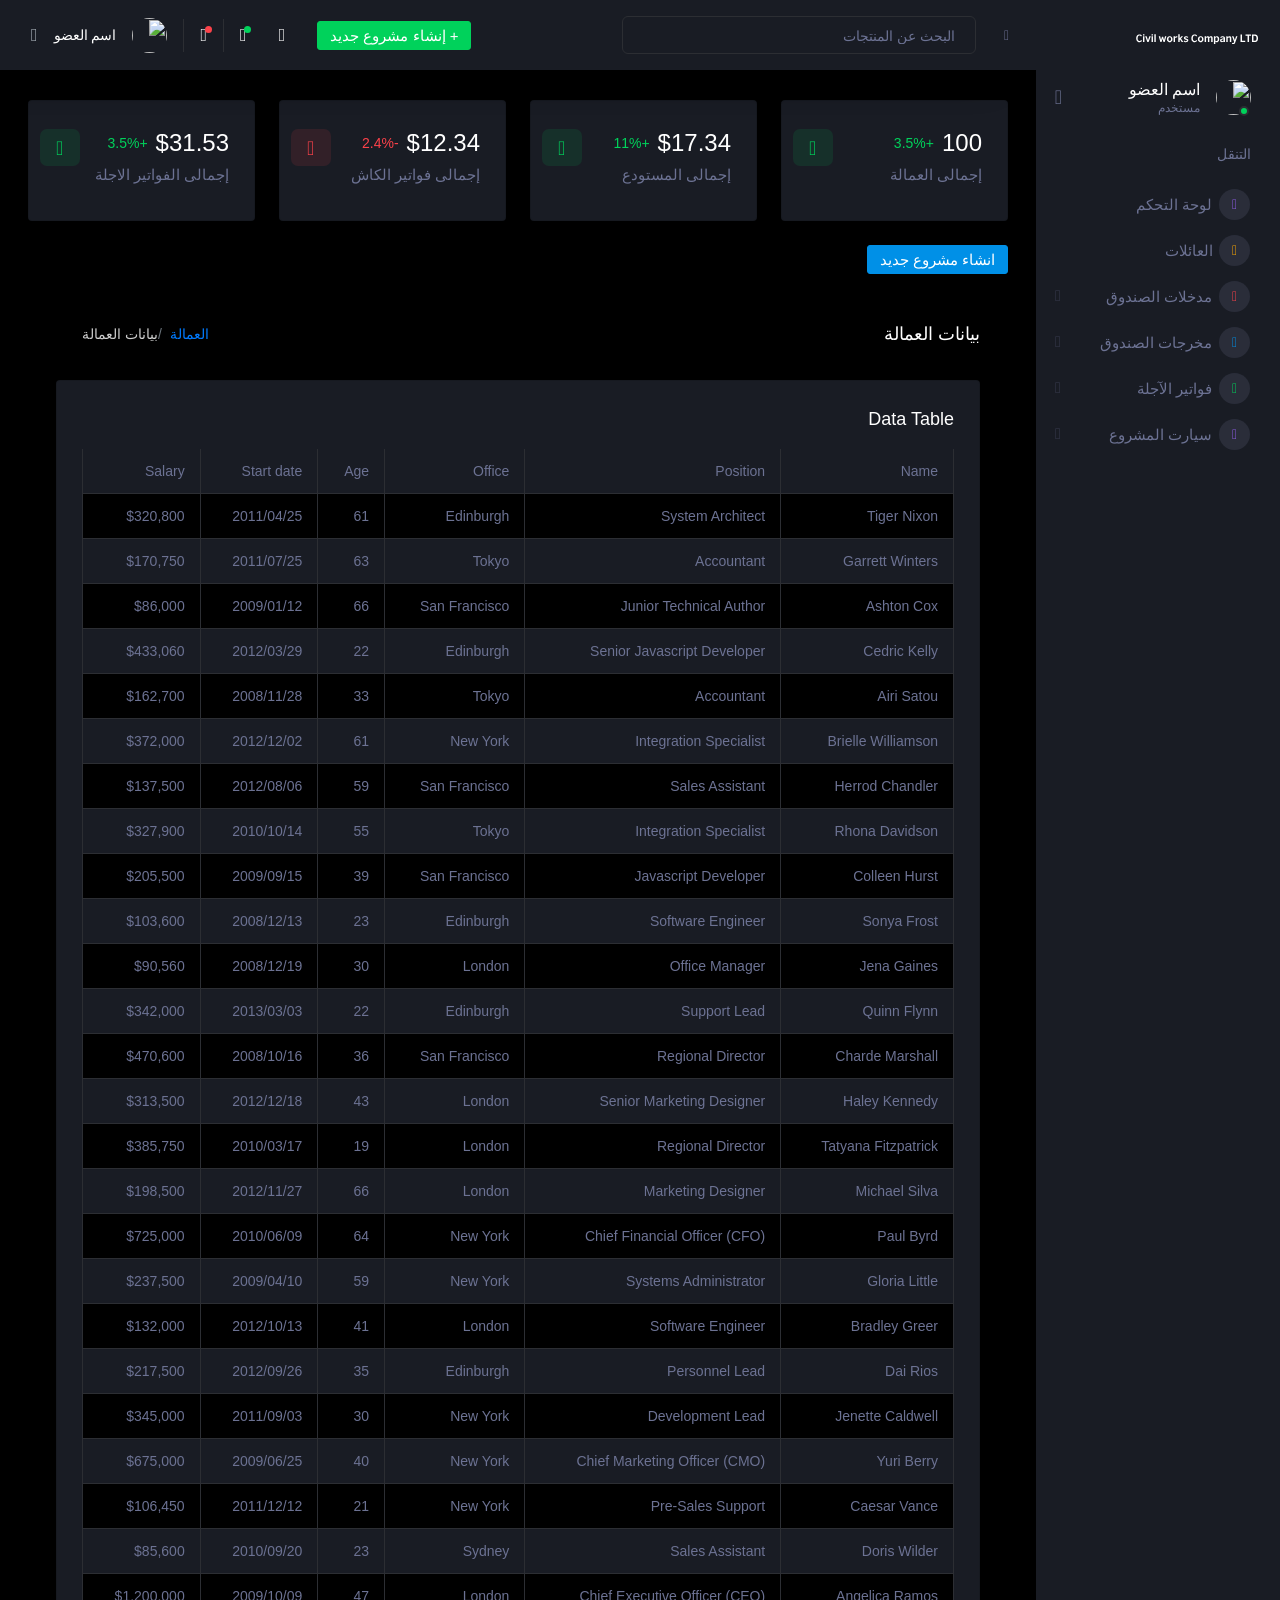
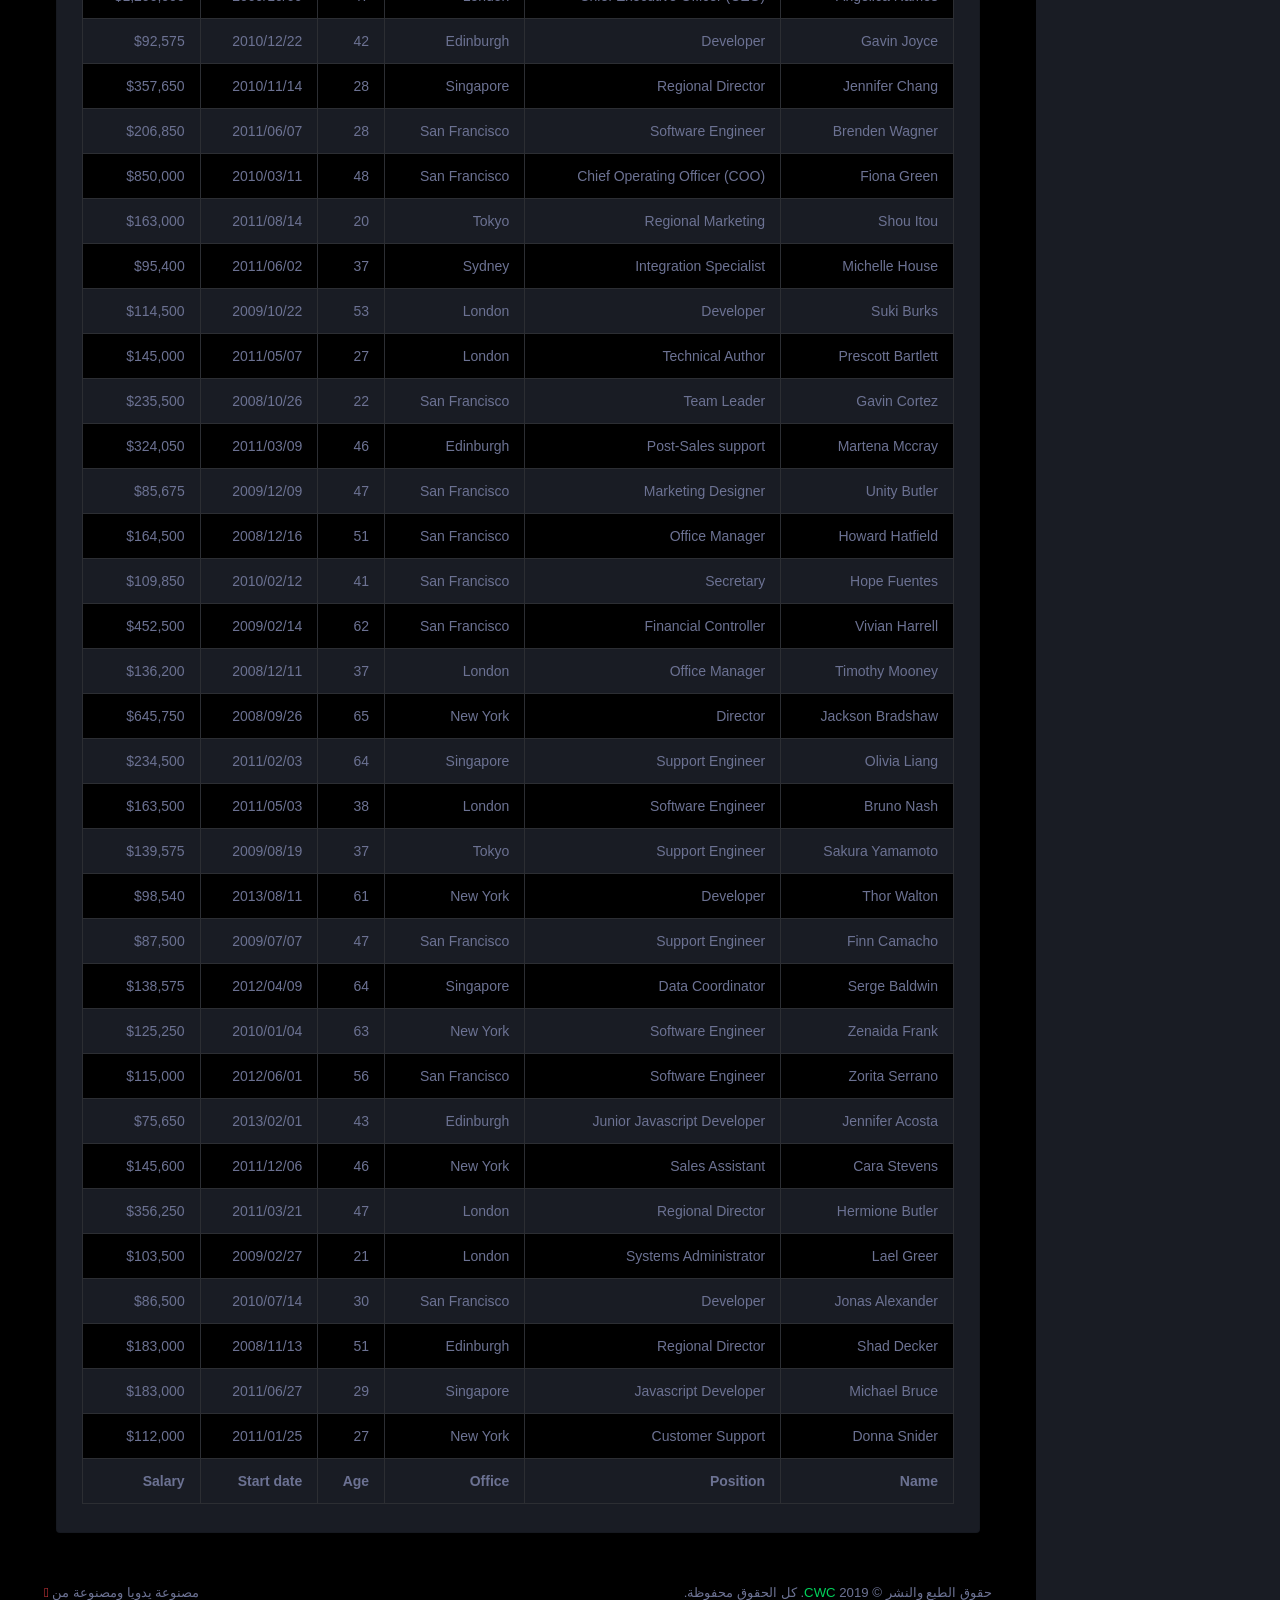
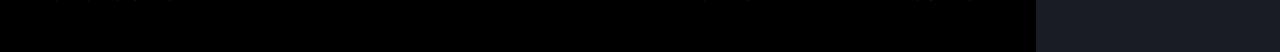
==== index.html @ 1c681fdf "m" ====
﻿<!DOCTYPE html>
<html lang="ar" dir="rtl">

<head>
    <!-- Required meta tags -->
    <meta charset="utf-8">
    <meta name="viewport" content="width=device-width, initial-scale=1, shrink-to-fit=no">
    <title>صندوق البسقلون  </title>
    <!-- plugins:css -->



    <link rel="stylesheet" href="./assets/vendors/mdi/css/materialdesignicons.min.css">

    <link rel="stylesheet" href="https://cdnjs.cloudflare.com/ajax/libs/MaterialDesign-Webfont/4.9.95/fonts/materialdesignicons-webfont.eot">

    <link rel="stylesheet" href="https://cdnjs.cloudflare.com/ajax/libs/MaterialDesign-Webfont/4.9.95/fonts/materialdesignicons-webfont.ttf">
    <link rel="stylesheet" href="https://cdnjs.cloudflare.com/ajax/libs/MaterialDesign-Webfont/4.9.95/fonts/materialdesignicons-webfont.woff">
    <link rel="stylesheet" href="https://cdnjs.cloudflare.com/ajax/libs/MaterialDesign-Webfont/4.9.95/fonts/materialdesignicons-webfont.woff2">
    <link rel="stylesheet" href="https://cdnjs.cloudflare.com/ajax/libs/MaterialDesign-Webfont/4.9.95/css/materialdesignicons.css">
    <link rel="stylesheet" href="https://cdnjs.cloudflare.com/ajax/libs/MaterialDesign-Webfont/4.9.95/css/materialdesignicons.css.map">
    <link rel="stylesheet" href="https://cdnjs.cloudflare.com/ajax/libs/MaterialDesign-Webfont/4.9.95/css/materialdesignicons.min.css">
    <link rel="stylesheet" href="https://cdnjs.cloudflare.com/ajax/libs/MaterialDesign-Webfont/4.9.95/css/materialdesignicons.min.css.map">
    <link rel="stylesheet" href="./assets/vendors/datatables.net-bs4/dataTables.bootstrap4.css">
    <link rel="stylesheet" href="./assets/vendors/css/vendor.bundle.base.css">
    <!-- endinject -->
    <!-- Plugin css for this page -->
    <link rel="stylesheet" href="./assets/vendors/jvectormap/jquery-jvectormap.css">
    <link rel="stylesheet" href="./assets/vendors/flag-icon-css/css/flag-icon.min.css">
    <link rel="stylesheet" href="./assets/vendors/owl-carousel-2/owl.carousel.min.css">
    <link rel="stylesheet" href="./assets/vendors/owl-carousel-2/owl.theme.default.min.css">


    <link rel="stylesheet" href="https://cdn.datatables.net/1.10.21/css/dataTables.bootstrap.min.css">





    <!-- End plugin css for this page -->
    <!-- inject:css -->
    <!-- endinject -->
    <!-- Layout styles -->
    <link rel="stylesheet" href="./assets/css/modern-vertical/style.css">
    <!-- End layout styles -->
    <link rel="shortcut icon" href="./assets/images/favicon.png" />


<style>

div.dataTables_wrapper div.dataTables_filter {
    text-align: left;}
    #pa{

      padding-top: 9px;


    }


</style>


  </head>
  <body class="rtl">
    <div class="container-scroller">
      <nav class="sidebar sidebar-offcanvas" id="sidebar">
        <div class="sidebar-brand-wrapper d-none d-lg-flex align-items-center justify-content-center fixed-top">
          <a class="sidebar-brand brand-logo" href="#"><img src="./assets/images/logo.svg" alt="logo" /></a>
          <a class="sidebar-brand brand-logo-mini" href="./assets/images/logo.svg"><img src="./assets/images/logo.svg" alt="logo" /></a>

        </div>
        <ul class="nav">
          <li class="nav-item profile">
            <div class="profile-desc">
              <div class="profile-pic">
                <div class="count-indicator">
                  <img class="img-xs rounded-circle " src="./assets/images/faces/face15.jpg" alt="">
                  <span class="count bg-success"></span>
                </div>
                <div class="profile-name">
                  <h5 class="mb-0 font-weight-normal">اسم العضو</h5>
                  <span>مستخدم</span>
                </div>
              </div>
              <a href="#" id="profile-dropdown" data-toggle="dropdown"><i class="mdi mdi-dots-vertical"></i></a>
              <div class="dropdown-menu dropdown-menu-right sidebar-dropdown preview-list" aria-labelledby="profile-dropdown">
                <a href="#" class="dropdown-item preview-item">
                  <div class="preview-thumbnail">
                    <div class="preview-icon bg-dark rounded-circle">
                      <i class="mdi mdi-settings text-primary"></i>
                    </div>
                  </div>
                  <div class="preview-item-content">
                    <p class="preview-subject ellipsis mb-1 text-small">إعدادت الحساب</p>
                  </div>
                </a>
                <div class="dropdown-divider"></div>
                <a href="#" class="dropdown-item preview-item">
                  <div class="preview-thumbnail">
                    <div class="preview-icon bg-dark rounded-circle">
                      <i class="mdi mdi-onepassword  text-info"></i>
                    </div>
                  </div>
                  <div class="preview-item-content">
                    <p class="preview-subject ellipsis mb-1 text-small">تغيير كلمة المرور</p>
                  </div>
                </a>
                <div class="dropdown-divider"></div>
                <a href="#" class="dropdown-item preview-item">
                  <div class="preview-thumbnail">
                    <div class="preview-icon bg-dark rounded-circle">
                      <i class="mdi mdi-calendar-today text-success"></i>
                    </div>
                  </div>
                  <div class="preview-item-content">
                    <p class="preview-subject ellipsis mb-1 text-small">عمل قائمة</p>
                  </div>
                </a>
              </div>
            </div>
          </li>
          <li class="nav-item nav-category">
            <span class="nav-link">التنقل</span>
          </li>
          <li class="nav-item menu-items">
            <a class="nav-link" href="#">
              <span class="menu-icon">
                <i class="mdi mdi-speedometer"></i>
              </span>
              <span class="menu-title">لوحة التحكم</span>
            </a>
          </li>
          <li class="nav-item menu-items">
            <a class="nav-link" href="#">
              <span class="menu-icon">
                <i class="mdi mdi-texture"></i>
              </span>
              <span class="menu-title">العائلات </span>
            </a>
          </li>
          <li class="nav-item menu-items">
            <a class="nav-link" data-toggle="collapse" href="#page-layouts" aria-expanded="false" aria-controls="page-layouts">
              <span class="menu-icon">
                <i class="mdi mdi-view-list"></i>
              </span>
              <span class="menu-title"> مدخلات الصندوق</span>
              <i class="menu-arrow"></i>
            </a>

          </li>
          <li class="nav-item menu-items">
            <a class="nav-link" data-toggle="collapse" href="#sidebar-layouts" aria-expanded="false" aria-controls="sidebar-layouts">
              <span class="menu-icon">
                <i class="mdi mdi-crosshairs-gps"></i>
              </span>
              <span class="menu-title">مخرجات الصندوق</span>
              <i class="menu-arrow"></i>
            </a>

          </li>
          <li class="nav-item menu-items">
            <a class="nav-link" data-toggle="collapse" href="#ui-basic" aria-expanded="false" aria-controls="ui-basic">
              <span class="menu-icon">
                <i class="mdi mdi-laptop"></i>
              </span>
              <span class="menu-title">فواتير الآجلة</span>
              <i class="menu-arrow"></i>
            </a>

          </li>
          <li class="nav-item menu-items">
            <a class="nav-link" data-toggle="collapse" href="#ui-advanced" aria-expanded="false" aria-controls="ui-advanced">
              <span class="menu-icon">
                <i class="mdi mdi-settings"></i>
              </span>
              <span class="menu-title">سيارت المشروع </span>
              <i class="menu-arrow"></i>
            </a>

          </li>





        </ul>
      </nav>
      <div class="container-fluid page-body-wrapper">
        <nav class="navbar p-0 fixed-top d-flex flex-row">
          <div class="navbar-brand-wrapper d-flex d-lg-none align-items-center justify-content-center">
            <a class="navbar-brand brand-logo-mini" href="http://www.bootstrapdash.com/demo/corona/jquery/template/modern-vertical/index.html"><img src="http://www.bootstrapdash.com/demo/corona/jquery/template/assets/images/logo-mini.svg" alt="logo" /></a>
          </div>
          <div class="navbar-menu-wrapper flex-grow d-flex align-items-stretch">
            <button class="navbar-toggler navbar-toggler align-self-center" type="button" data-toggle="minimize">
              <span class="mdi mdi-menu"></span>
            </button>
            <ul class="navbar-nav w-100">
              <li class="nav-item w-100">
                <form class="nav-link mt-2 mt-md-0 d-none d-lg-flex search">
                  <input type="text" class="form-control" placeholder="البحث عن المنتجات">
                </form>
              </li>
            </ul>
            <ul class="navbar-nav navbar-nav-right">
              <li class="nav-item dropdown d-none d-lg-block">
                <a class="nav-link btn btn-success create-new-button" id="createbuttonDropdown" data-toggle="dropdown" aria-expanded="false" href="#">+ إنشاء مشروع جديد</a>
                <div class="dropdown-menu dropdown-menu-right navbar-dropdown preview-list" aria-labelledby="createbuttonDropdown">
                  <h6 class="p-3 mb-0">مشاريع</h6>
                  <div class="dropdown-divider"></div>
                  <a class="dropdown-item preview-item">
                    <div class="preview-thumbnail">
                      <div class="preview-icon bg-dark rounded-circle">
                        <i class="mdi mdi-file-outline text-primary"></i>
                      </div>
                    </div>
                    <div class="preview-item-content">
                      <p class="preview-subject ellipsis mb-1">تطوير البرمجيات</p>
                    </div>
                  </a>
                  <div class="dropdown-divider"></div>
                  <a class="dropdown-item preview-item">
                    <div class="preview-thumbnail">
                      <div class="preview-icon bg-dark rounded-circle">
                        <i class="mdi mdi-web text-info"></i>
                      </div>
                    </div>
                    <div class="preview-item-content">
                      <p class="preview-subject ellipsis mb-1">تطوير واجهة المستخدم</p>
                    </div>
                  </a>
                  <div class="dropdown-divider"></div>
                  <a class="dropdown-item preview-item">
                    <div class="preview-thumbnail">
                      <div class="preview-icon bg-dark rounded-circle">
                        <i class="mdi mdi-layers text-danger"></i>
                      </div>
                    </div>
                    <div class="preview-item-content">
                      <p class="preview-subject ellipsis mb-1">اختبار البرمجيات</p>
                    </div>
                  </a>
                  <div class="dropdown-divider"></div>
                  <p class="p-3 mb-0 text-center">رؤية جميع المشاريع</p>
                </div>
              </li>
              <li class="nav-item nav-settings d-none d-lg-block">
                <a class="nav-link" href="#">
                  <i class="mdi mdi-view-grid"></i>
                </a>
              </li>
              <li class="nav-item dropdown border-left">
                <a class="nav-link count-indicator dropdown-toggle" id="messageDropdown" href="#" data-toggle="dropdown" aria-expanded="false">
                  <i class="mdi mdi-email"></i>
                  <span class="count bg-success"></span>
                </a>
                <div class="dropdown-menu dropdown-menu-right navbar-dropdown preview-list" aria-labelledby="messageDropdown">
                  <h6 class="p-3 mb-0">رسائل</h6>
                  <div class="dropdown-divider"></div>
                  <a class="dropdown-item preview-item">
                    <div class="preview-thumbnail">
                      <img src="../../../assets/images/faces/face4.jpg" alt="image" class="rounded-circle profile-pic">
                    </div>
                    <div class="preview-item-content">
                      <p class="preview-subject ellipsis mb-1">مارك يرسل لك رسالة</p>
                      <p class="text-muted mb-0"> منذ 1 دقيقة </p>
                    </div>
                  </a>
                  <div class="dropdown-divider"></div>
                  <a class="dropdown-item preview-item">
                    <div class="preview-thumbnail">
                      <img src="../../../assets/images/faces/face2.jpg" alt="image" class="rounded-circle profile-pic">
                    </div>
                    <div class="preview-item-content">
                      <p class="preview-subject ellipsis mb-1">كريغ نرسل لك رسالة</p>
                      <p class="text-muted mb-0"> منذ 15 دقيقة </p>
                    </div>
                  </a>
                  <div class="dropdown-divider"></div>
                  <a class="dropdown-item preview-item">
                    <div class="preview-thumbnail">
                      <img src="./assets/images/faces/face3.jpg" alt="image" class="rounded-circle profile-pic">
                    </div>
                    <div class="preview-item-content">
                      <p class="preview-subject ellipsis mb-1">تحديث صورة الملف الشخصي</p>
                      <p class="text-muted mb-0"> منذ 18 دقيقة </p>
                    </div>
                  </a>
                  <div class="dropdown-divider"></div>
                  <p class="p-3 mb-0 text-center">4 رسائل جديدة</p>
                </div>
              </li>
              <li class="nav-item dropdown border-left">
                <a class="nav-link count-indicator dropdown-toggle" id="notificationDropdown" href="#" data-toggle="dropdown">
                  <i class="mdi mdi-bell"></i>
                  <span class="count bg-danger"></span>
                </a>
                <div class="dropdown-menu dropdown-menu-right navbar-dropdown preview-list" aria-labelledby="notificationDropdown">
                  <h6 class="p-3 mb-0">إشعارات</h6>
                  <div class="dropdown-divider"></div>
                  <a class="dropdown-item preview-item">
                    <div class="preview-thumbnail">
                      <div class="preview-icon bg-dark rounded-circle">
                        <i class="mdi mdi-calendar text-success"></i>
                      </div>
                    </div>
                    <div class="preview-item-content">
                      <p class="preview-subject mb-1">حدث اليوم</p>
                      <p class="text-muted ellipsis mb-0"> مجرد تذكير بأن لديك حدث اليوم </p>
                    </div>
                  </a>
                  <div class="dropdown-divider"></div>
                  <a class="dropdown-item preview-item">
                    <div class="preview-thumbnail">
                      <div class="preview-icon bg-dark rounded-circle">
                        <i class="mdi mdi-settings text-danger"></i>
                      </div>
                    </div>
                    <div class="preview-item-content">
                      <p class="preview-subject mb-1">الإعدادات</p>
                      <p class="text-muted ellipsis mb-0"> تحديث لوحة القيادة </p>
                    </div>
                  </a>
                  <div class="dropdown-divider"></div>
                  <a class="dropdown-item preview-item">
                    <div class="preview-thumbnail">
                      <div class="preview-icon bg-dark rounded-circle">
                        <i class="mdi mdi-link-variant text-warning"></i>
                      </div>
                    </div>
                    <div class="preview-item-content">
                      <p class="preview-subject mb-1">إطلاق المسؤول</p>
                      <p class="text-muted ellipsis mb-0"> مشرف جديد نجاح باهر! </p>
                    </div>
                  </a>
                  <div class="dropdown-divider"></div>
                  <p class="p-3 mb-0 text-center">اطلع على جميع الإشعارات</p>
                </div>
              </li>
              <li class="nav-item dropdown">
                <a class="nav-link" id="profileDropdown" href="#" data-toggle="dropdown">
                  <div class="navbar-profile">
                    <img class="img-xs rounded-circle" src="../../../assets/images/faces/face15.jpg" alt="">
                    <p class="mb-0 d-none d-sm-block navbar-profile-name">اسم العضو</p>
                    <i class="mdi mdi-menu-down d-none d-sm-block"></i>
                  </div>
                </a>
                <div class="dropdown-menu dropdown-menu-right navbar-dropdown preview-list" aria-labelledby="profileDropdown">
                  <h6 class="p-3 mb-0">الملف الشخصي</h6>
                  <div class="dropdown-divider"></div>
                  <a class="dropdown-item preview-item">
                    <div class="preview-thumbnail">
                      <div class="preview-icon bg-dark rounded-circle">
                        <i class="mdi mdi-settings text-success"></i>
                      </div>
                    </div>
                    <div class="preview-item-content">
                      <p class="preview-subject mb-1">الإعدادات</p>
                    </div>
                  </a>
                  <div class="dropdown-divider"></div>
                  <a class="dropdown-item preview-item">
                    <div class="preview-thumbnail">
                      <div class="preview-icon bg-dark rounded-circle">
                        <i class="mdi mdi-logout text-danger"></i>
                      </div>
                    </div>
                    <div class="preview-item-content">
                      <p class="preview-subject mb-1">تسجيل خروج</p>
                    </div>
                  </a>
                  <div class="dropdown-divider"></div>
                  <p class="p-3 mb-0 text-center">إعدادات متقدمة</p>
                </div>
              </li>
            </ul>
            <button class="navbar-toggler navbar-toggler-right d-lg-none align-self-center" type="button" data-toggle="offcanvas">
              <span class="mdi mdi-format-line-spacing"></span>
            </button>
          </div>
        </nav>
        <div class="main-panel">
          <div class="content-wrapper">

            <div class="row">
              <div class="col-xl-3 col-sm-6 grid-margin stretch-card">
                <div class="card">
                  <div class="card-body">
                    <div class="row">
                      <div class="col-9">
                        <div class="d-flex align-items-center align-self-start">
                          <h3 class="mb-0">100</h3>
                          <p class="text-success mr-2 mb-0 font-weight-medium">+3.5%</p>
                        </div>
                      </div>
                      <div class="col-3">
                        <div class="icon icon-box-success ">
                          <span class="mdi mdi-arrow-top-right icon-item"></span>
                        </div>
                      </div>
                    </div>
                    <h6 class="text-muted font-weight-normal">إجمالى العمالة</h6>
                  </div>
                </div>
              </div>
              <div class="col-xl-3 col-sm-6 grid-margin stretch-card">
                <div class="card">
                  <div class="card-body">
                    <div class="row">
                      <div class="col-9">
                        <div class="d-flex align-items-center align-self-start">
                          <h3 class="mb-0">$17.34</h3>
                          <p class="text-success mr-2 mb-0 font-weight-medium">+11%</p>
                        </div>
                      </div>
                      <div class="col-3">
                        <div class="icon icon-box-success">
                          <span class="mdi mdi-arrow-top-right icon-item"></span>
                        </div>
                      </div>
                    </div>
                    <h6 class="text-muted font-weight-normal">إجمالى المستودع</h6>
                  </div>
                </div>
              </div>
              <div class="col-xl-3 col-sm-6 grid-margin stretch-card">
                <div class="card">
                  <div class="card-body">
                    <div class="row">
                      <div class="col-9">
                        <div class="d-flex align-items-center align-self-start">
                          <h3 class="mb-0">$12.34</h3>
                          <p class="text-danger mr-2 mb-0 font-weight-medium">-2.4%</p>
                        </div>
                      </div>
                      <div class="col-3">
                        <div class="icon icon-box-danger">
                          <span class="mdi mdi-arrow-bottom-left icon-item"></span>
                        </div>
                      </div>
                    </div>
                    <h6 class="text-muted font-weight-normal">إجمالى فواتير الكاش</h6>
                  </div>
                </div>
              </div>
              <div class="col-xl-3 col-sm-6 grid-margin stretch-card">
                <div class="card">
                  <div class="card-body">
                    <div class="row">
                      <div class="col-9">
                        <div class="d-flex align-items-center align-self-start">
                          <h3 class="mb-0">$31.53</h3>
                          <p class="text-success mr-2 mb-0 font-weight-medium">+3.5%</p>
                        </div>
                      </div>
                      <div class="col-3">
                        <div class="icon icon-box-success ">
                          <span class="mdi mdi-arrow-top-right icon-item"></span>
                        </div>
                      </div>
                    </div>
                    <h6 class="text-muted font-weight-normal">إجمالى الفواتير الاجلة</h6>
                  </div>
                </div>
              </div>

            </div>



          <!-- Large modal -->
          <button type="button" class="btn btn-primary" data-toggle="modal" data-target=".bd-example-modal-lg">انشاء مشروع جديد</button>

          <div class="modal fade bd-example-modal-lg" tabindex="-1" role="dialog" aria-labelledby="myLargeModalLabel" aria-hidden="true">
            <div class="modal-dialog modal-lg">
              <div class="modal-content">
                                  <div class="col-12 grid-margin stretch-card">
                                    <div class="card">
                                      <div class="card-body">
                                        <h4 class="card-title">ادخال عمالة جديدة</h4>
                                        <p class="card-description">العمالة </p>
                                        <form class="forms-sample">
                                          <div class="form-group">
                                            <label for="exampleInputName1">اسم الموظف او العامل</label>
                                            <input type="text" class="form-control" id="exampleInputName1" placeholder="الاسم">
                                          </div>
                                          <div class="form-group">
                                            <label for="exampleInputEmail3">رقم وظيفى</label>
                                            <input type="email" class="form-control" id="exampleInputEmail3" placeholder="الرقم الوظيفى">
                                          </div>
                                          <div class="form-group">
                                            <label for="exampleInputPassword4">رقم الاقامة او الهوية</label>
                                            <input type="password" class="form-control" id="exampleInputPassword4" placeholder="رقم الهوية">
                                          </div>
                                          <div class="form-group">
                                            <label for="exampleInputPassword4"> رقم المشروع</label>
                                            <input type="password" class="form-control" id="exampleInputPassword4" placeholder="رقم المشروع">
                                          </div>

                                          <div class="form-group">
                                            <label>ارفاق ملف</label>
                                            <input type="file" name="img[]" class="file-upload-default">
                                            <div class="input-group col-xs-12">
                                              <input type="text" class="form-control file-upload-info" disabled placeholder="ارفاق ملف">
                                              <span class="input-group-append">
                                                <button class="file-upload-browse btn btn-primary" type="button">تحميل</button>
                                              </span>
                                            </div>
                                          </div>

                                          <div class="form-group">
                                            <label for="exampleTextarea1">ملاحظات</label>
                                            <textarea class="form-control" id="exampleTextarea1" rows="4"></textarea>
                                          </div>
                                          <button type="submit" class="btn btn-primary mr-2">حفظ</button>
                                          <button class="btn btn-dark">الغاء</button>
                                        </form>
                                      </div>
                                    </div>
                                  </div>
                            <!-- content-wrapper ends -->
              </div>
            </div>
          </div>




          <div class="main-panel" id="pa">
            <div class="content-wrapper">
              <div class="page-header">
                <h3 class="page-title"> بيانات العمالة </h3>
                <nav aria-label="breadcrumb">
                  <ol class="breadcrumb">
                    <li class="breadcrumb-item"><a href="#">العمالة</a></li>
                    <li class="breadcrumb-item active" aria-current="page">بيانات العمالة</li>
                  </ol>
                </nav>
              </div>

              <div class="card">
                <div class="card-body">
                  <h4 class="card-title">Data table</h4>
                  <div class="row">
                    <div class="col-12">
                      <div class="table-responsive">





                        <table id="example" class="table table-striped table-bordered" style="width:100%">
                          <thead>
                              <tr>
                                  <th>Name</th>
                                  <th>Position</th>
                                  <th>Office</th>
                                  <th>Age</th>
                                  <th>Start date</th>
                                  <th>Salary</th>
                              </tr>
                          </thead>
                          <tbody>
                              <tr>
                                  <td>Tiger Nixon</td>
                                  <td>System Architect</td>
                                  <td>Edinburgh</td>
                                  <td>61</td>
                                  <td>2011/04/25</td>
                                  <td>$320,800</td>
                              </tr>
                              <tr>
                                  <td>Garrett Winters</td>
                                  <td>Accountant</td>
                                  <td>Tokyo</td>
                                  <td>63</td>
                                  <td>2011/07/25</td>
                                  <td>$170,750</td>
                              </tr>
                              <tr>
                                  <td>Ashton Cox</td>
                                  <td>Junior Technical Author</td>
                                  <td>San Francisco</td>
                                  <td>66</td>
                                  <td>2009/01/12</td>
                                  <td>$86,000</td>
                              </tr>
                              <tr>
                                  <td>Cedric Kelly</td>
                                  <td>Senior Javascript Developer</td>
                                  <td>Edinburgh</td>
                                  <td>22</td>
                                  <td>2012/03/29</td>
                                  <td>$433,060</td>
                              </tr>
                              <tr>
                                  <td>Airi Satou</td>
                                  <td>Accountant</td>
                                  <td>Tokyo</td>
                                  <td>33</td>
                                  <td>2008/11/28</td>
                                  <td>$162,700</td>
                              </tr>
                              <tr>
                                  <td>Brielle Williamson</td>
                                  <td>Integration Specialist</td>
                                  <td>New York</td>
                                  <td>61</td>
                                  <td>2012/12/02</td>
                                  <td>$372,000</td>
                              </tr>
                              <tr>
                                  <td>Herrod Chandler</td>
                                  <td>Sales Assistant</td>
                                  <td>San Francisco</td>
                                  <td>59</td>
                                  <td>2012/08/06</td>
                                  <td>$137,500</td>
                              </tr>
                              <tr>
                                  <td>Rhona Davidson</td>
                                  <td>Integration Specialist</td>
                                  <td>Tokyo</td>
                                  <td>55</td>
                                  <td>2010/10/14</td>
                                  <td>$327,900</td>
                              </tr>
                              <tr>
                                  <td>Colleen Hurst</td>
                                  <td>Javascript Developer</td>
                                  <td>San Francisco</td>
                                  <td>39</td>
                                  <td>2009/09/15</td>
                                  <td>$205,500</td>
                              </tr>
                              <tr>
                                  <td>Sonya Frost</td>
                                  <td>Software Engineer</td>
                                  <td>Edinburgh</td>
                                  <td>23</td>
                                  <td>2008/12/13</td>
                                  <td>$103,600</td>
                              </tr>
                              <tr>
                                  <td>Jena Gaines</td>
                                  <td>Office Manager</td>
                                  <td>London</td>
                                  <td>30</td>
                                  <td>2008/12/19</td>
                                  <td>$90,560</td>
                              </tr>
                              <tr>
                                  <td>Quinn Flynn</td>
                                  <td>Support Lead</td>
                                  <td>Edinburgh</td>
                                  <td>22</td>
                                  <td>2013/03/03</td>
                                  <td>$342,000</td>
                              </tr>
                              <tr>
                                  <td>Charde Marshall</td>
                                  <td>Regional Director</td>
                                  <td>San Francisco</td>
                                  <td>36</td>
                                  <td>2008/10/16</td>
                                  <td>$470,600</td>
                              </tr>
                              <tr>
                                  <td>Haley Kennedy</td>
                                  <td>Senior Marketing Designer</td>
                                  <td>London</td>
                                  <td>43</td>
                                  <td>2012/12/18</td>
                                  <td>$313,500</td>
                              </tr>
                              <tr>
                                  <td>Tatyana Fitzpatrick</td>
                                  <td>Regional Director</td>
                                  <td>London</td>
                                  <td>19</td>
                                  <td>2010/03/17</td>
                                  <td>$385,750</td>
                              </tr>
                              <tr>
                                  <td>Michael Silva</td>
                                  <td>Marketing Designer</td>
                                  <td>London</td>
                                  <td>66</td>
                                  <td>2012/11/27</td>
                                  <td>$198,500</td>
                              </tr>
                              <tr>
                                  <td>Paul Byrd</td>
                                  <td>Chief Financial Officer (CFO)</td>
                                  <td>New York</td>
                                  <td>64</td>
                                  <td>2010/06/09</td>
                                  <td>$725,000</td>
                              </tr>
                              <tr>
                                  <td>Gloria Little</td>
                                  <td>Systems Administrator</td>
                                  <td>New York</td>
                                  <td>59</td>
                                  <td>2009/04/10</td>
                                  <td>$237,500</td>
                              </tr>
                              <tr>
                                  <td>Bradley Greer</td>
                                  <td>Software Engineer</td>
                                  <td>London</td>
                                  <td>41</td>
                                  <td>2012/10/13</td>
                                  <td>$132,000</td>
                              </tr>
                              <tr>
                                  <td>Dai Rios</td>
                                  <td>Personnel Lead</td>
                                  <td>Edinburgh</td>
                                  <td>35</td>
                                  <td>2012/09/26</td>
                                  <td>$217,500</td>
                              </tr>
                              <tr>
                                  <td>Jenette Caldwell</td>
                                  <td>Development Lead</td>
                                  <td>New York</td>
                                  <td>30</td>
                                  <td>2011/09/03</td>
                                  <td>$345,000</td>
                              </tr>
                              <tr>
                                  <td>Yuri Berry</td>
                                  <td>Chief Marketing Officer (CMO)</td>
                                  <td>New York</td>
                                  <td>40</td>
                                  <td>2009/06/25</td>
                                  <td>$675,000</td>
                              </tr>
                              <tr>
                                  <td>Caesar Vance</td>
                                  <td>Pre-Sales Support</td>
                                  <td>New York</td>
                                  <td>21</td>
                                  <td>2011/12/12</td>
                                  <td>$106,450</td>
                              </tr>
                              <tr>
                                  <td>Doris Wilder</td>
                                  <td>Sales Assistant</td>
                                  <td>Sydney</td>
                                  <td>23</td>
                                  <td>2010/09/20</td>
                                  <td>$85,600</td>
                              </tr>
                              <tr>
                                  <td>Angelica Ramos</td>
                                  <td>Chief Executive Officer (CEO)</td>
                                  <td>London</td>
                                  <td>47</td>
                                  <td>2009/10/09</td>
                                  <td>$1,200,000</td>
                              </tr>
                              <tr>
                                  <td>Gavin Joyce</td>
                                  <td>Developer</td>
                                  <td>Edinburgh</td>
                                  <td>42</td>
                                  <td>2010/12/22</td>
                                  <td>$92,575</td>
                              </tr>
                              <tr>
                                  <td>Jennifer Chang</td>
                                  <td>Regional Director</td>
                                  <td>Singapore</td>
                                  <td>28</td>
                                  <td>2010/11/14</td>
                                  <td>$357,650</td>
                              </tr>
                              <tr>
                                  <td>Brenden Wagner</td>
                                  <td>Software Engineer</td>
                                  <td>San Francisco</td>
                                  <td>28</td>
                                  <td>2011/06/07</td>
                                  <td>$206,850</td>
                              </tr>
                              <tr>
                                  <td>Fiona Green</td>
                                  <td>Chief Operating Officer (COO)</td>
                                  <td>San Francisco</td>
                                  <td>48</td>
                                  <td>2010/03/11</td>
                                  <td>$850,000</td>
                              </tr>
                              <tr>
                                  <td>Shou Itou</td>
                                  <td>Regional Marketing</td>
                                  <td>Tokyo</td>
                                  <td>20</td>
                                  <td>2011/08/14</td>
                                  <td>$163,000</td>
                              </tr>
                              <tr>
                                  <td>Michelle House</td>
                                  <td>Integration Specialist</td>
                                  <td>Sydney</td>
                                  <td>37</td>
                                  <td>2011/06/02</td>
                                  <td>$95,400</td>
                              </tr>
                              <tr>
                                  <td>Suki Burks</td>
                                  <td>Developer</td>
                                  <td>London</td>
                                  <td>53</td>
                                  <td>2009/10/22</td>
                                  <td>$114,500</td>
                              </tr>
                              <tr>
                                  <td>Prescott Bartlett</td>
                                  <td>Technical Author</td>
                                  <td>London</td>
                                  <td>27</td>
                                  <td>2011/05/07</td>
                                  <td>$145,000</td>
                              </tr>
                              <tr>
                                  <td>Gavin Cortez</td>
                                  <td>Team Leader</td>
                                  <td>San Francisco</td>
                                  <td>22</td>
                                  <td>2008/10/26</td>
                                  <td>$235,500</td>
                              </tr>
                              <tr>
                                  <td>Martena Mccray</td>
                                  <td>Post-Sales support</td>
                                  <td>Edinburgh</td>
                                  <td>46</td>
                                  <td>2011/03/09</td>
                                  <td>$324,050</td>
                              </tr>
                              <tr>
                                  <td>Unity Butler</td>
                                  <td>Marketing Designer</td>
                                  <td>San Francisco</td>
                                  <td>47</td>
                                  <td>2009/12/09</td>
                                  <td>$85,675</td>
                              </tr>
                              <tr>
                                  <td>Howard Hatfield</td>
                                  <td>Office Manager</td>
                                  <td>San Francisco</td>
                                  <td>51</td>
                                  <td>2008/12/16</td>
                                  <td>$164,500</td>
                              </tr>
                              <tr>
                                  <td>Hope Fuentes</td>
                                  <td>Secretary</td>
                                  <td>San Francisco</td>
                                  <td>41</td>
                                  <td>2010/02/12</td>
                                  <td>$109,850</td>
                              </tr>
                              <tr>
                                  <td>Vivian Harrell</td>
                                  <td>Financial Controller</td>
                                  <td>San Francisco</td>
                                  <td>62</td>
                                  <td>2009/02/14</td>
                                  <td>$452,500</td>
                              </tr>
                              <tr>
                                  <td>Timothy Mooney</td>
                                  <td>Office Manager</td>
                                  <td>London</td>
                                  <td>37</td>
                                  <td>2008/12/11</td>
                                  <td>$136,200</td>
                              </tr>
                              <tr>
                                  <td>Jackson Bradshaw</td>
                                  <td>Director</td>
                                  <td>New York</td>
                                  <td>65</td>
                                  <td>2008/09/26</td>
                                  <td>$645,750</td>
                              </tr>
                              <tr>
                                  <td>Olivia Liang</td>
                                  <td>Support Engineer</td>
                                  <td>Singapore</td>
                                  <td>64</td>
                                  <td>2011/02/03</td>
                                  <td>$234,500</td>
                              </tr>
                              <tr>
                                  <td>Bruno Nash</td>
                                  <td>Software Engineer</td>
                                  <td>London</td>
                                  <td>38</td>
                                  <td>2011/05/03</td>
                                  <td>$163,500</td>
                              </tr>
                              <tr>
                                  <td>Sakura Yamamoto</td>
                                  <td>Support Engineer</td>
                                  <td>Tokyo</td>
                                  <td>37</td>
                                  <td>2009/08/19</td>
                                  <td>$139,575</td>
                              </tr>
                              <tr>
                                  <td>Thor Walton</td>
                                  <td>Developer</td>
                                  <td>New York</td>
                                  <td>61</td>
                                  <td>2013/08/11</td>
                                  <td>$98,540</td>
                              </tr>
                              <tr>
                                  <td>Finn Camacho</td>
                                  <td>Support Engineer</td>
                                  <td>San Francisco</td>
                                  <td>47</td>
                                  <td>2009/07/07</td>
                                  <td>$87,500</td>
                              </tr>
                              <tr>
                                  <td>Serge Baldwin</td>
                                  <td>Data Coordinator</td>
                                  <td>Singapore</td>
                                  <td>64</td>
                                  <td>2012/04/09</td>
                                  <td>$138,575</td>
                              </tr>
                              <tr>
                                  <td>Zenaida Frank</td>
                                  <td>Software Engineer</td>
                                  <td>New York</td>
                                  <td>63</td>
                                  <td>2010/01/04</td>
                                  <td>$125,250</td>
                              </tr>
                              <tr>
                                  <td>Zorita Serrano</td>
                                  <td>Software Engineer</td>
                                  <td>San Francisco</td>
                                  <td>56</td>
                                  <td>2012/06/01</td>
                                  <td>$115,000</td>
                              </tr>
                              <tr>
                                  <td>Jennifer Acosta</td>
                                  <td>Junior Javascript Developer</td>
                                  <td>Edinburgh</td>
                                  <td>43</td>
                                  <td>2013/02/01</td>
                                  <td>$75,650</td>
                              </tr>
                              <tr>
                                  <td>Cara Stevens</td>
                                  <td>Sales Assistant</td>
                                  <td>New York</td>
                                  <td>46</td>
                                  <td>2011/12/06</td>
                                  <td>$145,600</td>
                              </tr>
                              <tr>
                                  <td>Hermione Butler</td>
                                  <td>Regional Director</td>
                                  <td>London</td>
                                  <td>47</td>
                                  <td>2011/03/21</td>
                                  <td>$356,250</td>
                              </tr>
                              <tr>
                                  <td>Lael Greer</td>
                                  <td>Systems Administrator</td>
                                  <td>London</td>
                                  <td>21</td>
                                  <td>2009/02/27</td>
                                  <td>$103,500</td>
                              </tr>
                              <tr>
                                  <td>Jonas Alexander</td>
                                  <td>Developer</td>
                                  <td>San Francisco</td>
                                  <td>30</td>
                                  <td>2010/07/14</td>
                                  <td>$86,500</td>
                              </tr>
                              <tr>
                                  <td>Shad Decker</td>
                                  <td>Regional Director</td>
                                  <td>Edinburgh</td>
                                  <td>51</td>
                                  <td>2008/11/13</td>
                                  <td>$183,000</td>
                              </tr>
                              <tr>
                                  <td>Michael Bruce</td>
                                  <td>Javascript Developer</td>
                                  <td>Singapore</td>
                                  <td>29</td>
                                  <td>2011/06/27</td>
                                  <td>$183,000</td>
                              </tr>
                              <tr>
                                  <td>Donna Snider</td>
                                  <td>Customer Support</td>
                                  <td>New York</td>
                                  <td>27</td>
                                  <td>2011/01/25</td>
                                  <td>$112,000</td>
                              </tr>
                          </tbody>
                          <tfoot>
                              <tr>
                                  <th>Name</th>
                                  <th>Position</th>
                                  <th>Office</th>
                                  <th>Age</th>
                                  <th>Start date</th>
                                  <th>Salary</th>
                              </tr>
                          </tfoot>
                      </table>




                      </div>
                    </div>
                  </div>
                </div>
              </div>
            </div>
            <!-- content-wrapper ends -->






          <footer class="footer">
            <div class="d-sm-flex justify-content-center justify-content-sm-between">
              <span class="text-muted text-center text-sm-left d-block d-sm-inline-block">حقوق الطبع والنشر © 2019 <a href="" target="_blank">CWC</a>. كل الحقوق محفوظة.</span>
              <span class="text-muted float-none float-sm-right d-block mt-1 mt-sm-0 text-center">مصنوعة يدويا ومصنوعة من <i class="mdi mdi-heart text-danger"></i></span>
            </div>
          </footer>
        </div>
        <!-- main-panel ends -->
      </div>
      <!-- page-body-wrapper ends -->
    </div>
    <!-- container-scroller -->
    <!-- plugins:js -->

    <script src="./assets/vendors/js/vendor.bundle.base.js"></script>
    <!-- endinject -->
    <!-- Plugin js for this page -->
    <script src="./assets/vendors/chart.js/Chart.min.js"></script>
    <script src="./assets/vendors/progressbar.js/progressbar.min.js"></script>
    <script src="./assets/vendors/jvectormap/jquery-jvectormap.min.js"></script>
    <script src="./assets/vendors/jvectormap/jquery-jvectormap-world-mill-en.js"></script>
    <script src="./assets/vendors/owl-carousel-2/owl.carousel.min.js"></script>
    <!-- End plugin js for this page -->
    <!-- inject:js -->
    <script src="./assets/js/off-canvas.js"></script>
    <script src="./assets/js/hoverable-collapse.js"></script>
    <script src="./assets/js/misc.js"></script>
    <script src="./assets/js/settings.js"></script>
    <script src="./assets/js/todolist.js"></script>
    <!-- endinject -->
    <!-- Custom js for this page -->
    <script src="./assets/js/dashboard.js"></script>
    <!-- End custom js for this page -->

    <script src="./assets/vendors/datatables.net/jquery.dataTables.js"></script>
    <script src="./assets/vendors/datatables.net-bs4/dataTables.bootstrap4.js"></script>

    <script src="./assets/js/data-table.js"></script>


<script>




$(document).ready(function() {
    $('#example').DataTable();
} );




 </script>



  </body>

</html>
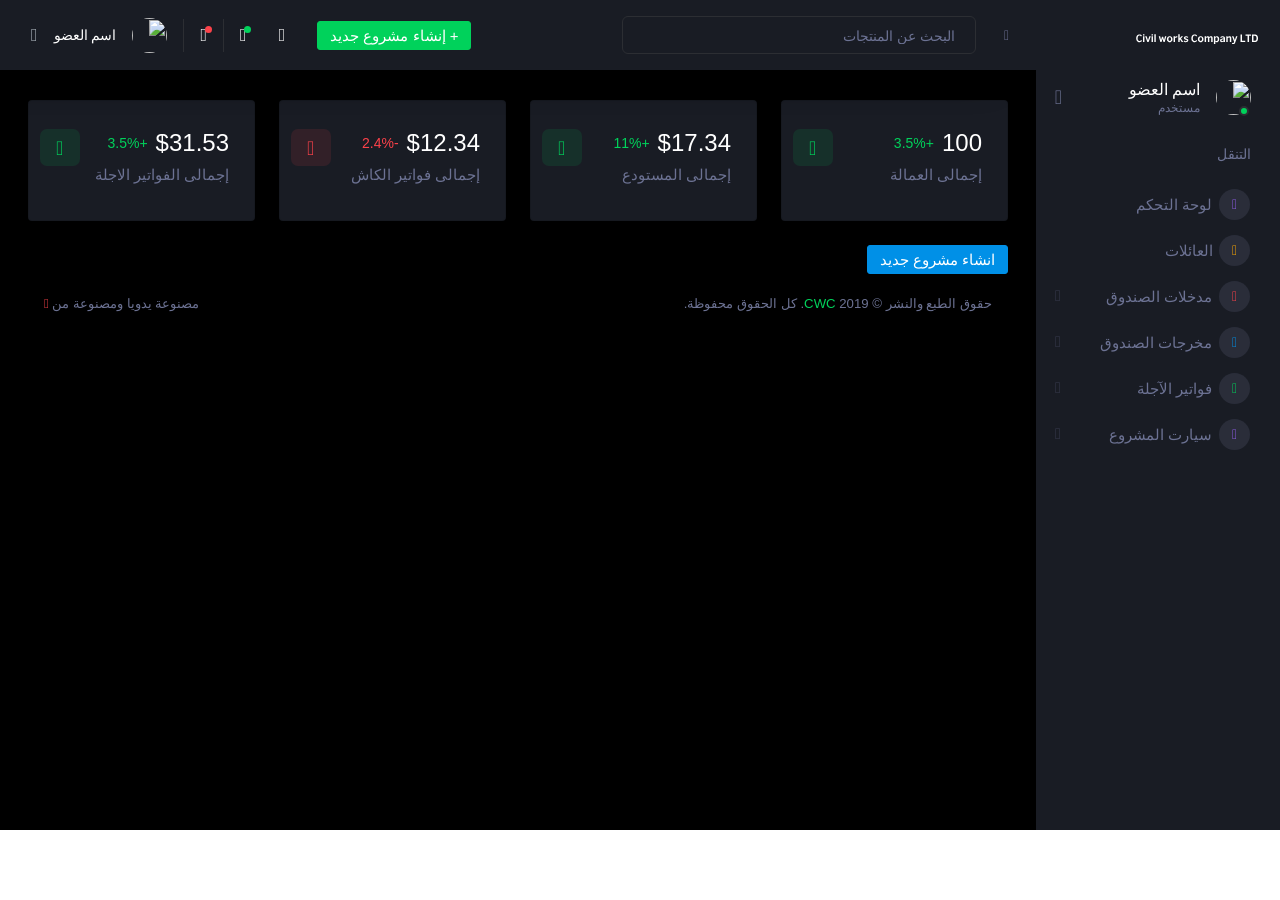
==== commit 76d4d167: "Update index.html" ====
--- a/index.html
+++ b/index.html
@@ -481,7 +481,7 @@
                                         <p class="card-description">العمالة </p>
                                         <form class="forms-sample">
                                           <div class="form-group">
-                                            <label for="exampleInputName1">اسم الموظف او العامل</label>
+                                            <label for="exampleInputName1">اسم العائلة</label>
                                             <input type="text" class="form-control" id="exampleInputName1" placeholder="الاسم">
                                           </div>
                                           <div class="form-group">
@@ -522,524 +522,6 @@
               </div>
             </div>
           </div>
-
-
-
-
-          <div class="main-panel" id="pa">
-            <div class="content-wrapper">
-              <div class="page-header">
-                <h3 class="page-title"> بيانات العمالة </h3>
-                <nav aria-label="breadcrumb">
-                  <ol class="breadcrumb">
-                    <li class="breadcrumb-item"><a href="#">العمالة</a></li>
-                    <li class="breadcrumb-item active" aria-current="page">بيانات العمالة</li>
-                  </ol>
-                </nav>
-              </div>
-
-              <div class="card">
-                <div class="card-body">
-                  <h4 class="card-title">Data table</h4>
-                  <div class="row">
-                    <div class="col-12">
-                      <div class="table-responsive">
-
-
-
-
-
-                        <table id="example" class="table table-striped table-bordered" style="width:100%">
-                          <thead>
-                              <tr>
-                                  <th>Name</th>
-                                  <th>Position</th>
-                                  <th>Office</th>
-                                  <th>Age</th>
-                                  <th>Start date</th>
-                                  <th>Salary</th>
-                              </tr>
-                          </thead>
-                          <tbody>
-                              <tr>
-                                  <td>Tiger Nixon</td>
-                                  <td>System Architect</td>
-                                  <td>Edinburgh</td>
-                                  <td>61</td>
-                                  <td>2011/04/25</td>
-                                  <td>$320,800</td>
-                              </tr>
-                              <tr>
-                                  <td>Garrett Winters</td>
-                                  <td>Accountant</td>
-                                  <td>Tokyo</td>
-                                  <td>63</td>
-                                  <td>2011/07/25</td>
-                                  <td>$170,750</td>
-                              </tr>
-                              <tr>
-                                  <td>Ashton Cox</td>
-                                  <td>Junior Technical Author</td>
-                                  <td>San Francisco</td>
-                                  <td>66</td>
-                                  <td>2009/01/12</td>
-                                  <td>$86,000</td>
-                              </tr>
-                              <tr>
-                                  <td>Cedric Kelly</td>
-                                  <td>Senior Javascript Developer</td>
-                                  <td>Edinburgh</td>
-                                  <td>22</td>
-                                  <td>2012/03/29</td>
-                                  <td>$433,060</td>
-                              </tr>
-                              <tr>
-                                  <td>Airi Satou</td>
-                                  <td>Accountant</td>
-                                  <td>Tokyo</td>
-                                  <td>33</td>
-                                  <td>2008/11/28</td>
-                                  <td>$162,700</td>
-                              </tr>
-                              <tr>
-                                  <td>Brielle Williamson</td>
-                                  <td>Integration Specialist</td>
-                                  <td>New York</td>
-                                  <td>61</td>
-                                  <td>2012/12/02</td>
-                                  <td>$372,000</td>
-                              </tr>
-                              <tr>
-                                  <td>Herrod Chandler</td>
-                                  <td>Sales Assistant</td>
-                                  <td>San Francisco</td>
-                                  <td>59</td>
-                                  <td>2012/08/06</td>
-                                  <td>$137,500</td>
-                              </tr>
-                              <tr>
-                                  <td>Rhona Davidson</td>
-                                  <td>Integration Specialist</td>
-                                  <td>Tokyo</td>
-                                  <td>55</td>
-                                  <td>2010/10/14</td>
-                                  <td>$327,900</td>
-                              </tr>
-                              <tr>
-                                  <td>Colleen Hurst</td>
-                                  <td>Javascript Developer</td>
-                                  <td>San Francisco</td>
-                                  <td>39</td>
-                                  <td>2009/09/15</td>
-                                  <td>$205,500</td>
-                              </tr>
-                              <tr>
-                                  <td>Sonya Frost</td>
-                                  <td>Software Engineer</td>
-                                  <td>Edinburgh</td>
-                                  <td>23</td>
-                                  <td>2008/12/13</td>
-                                  <td>$103,600</td>
-                              </tr>
-                              <tr>
-                                  <td>Jena Gaines</td>
-                                  <td>Office Manager</td>
-                                  <td>London</td>
-                                  <td>30</td>
-                                  <td>2008/12/19</td>
-                                  <td>$90,560</td>
-                              </tr>
-                              <tr>
-                                  <td>Quinn Flynn</td>
-                                  <td>Support Lead</td>
-                                  <td>Edinburgh</td>
-                                  <td>22</td>
-                                  <td>2013/03/03</td>
-                                  <td>$342,000</td>
-                              </tr>
-                              <tr>
-                                  <td>Charde Marshall</td>
-                                  <td>Regional Director</td>
-                                  <td>San Francisco</td>
-                                  <td>36</td>
-                                  <td>2008/10/16</td>
-                                  <td>$470,600</td>
-                              </tr>
-                              <tr>
-                                  <td>Haley Kennedy</td>
-                                  <td>Senior Marketing Designer</td>
-                                  <td>London</td>
-                                  <td>43</td>
-                                  <td>2012/12/18</td>
-                                  <td>$313,500</td>
-                              </tr>
-                              <tr>
-                                  <td>Tatyana Fitzpatrick</td>
-                                  <td>Regional Director</td>
-                                  <td>London</td>
-                                  <td>19</td>
-                                  <td>2010/03/17</td>
-                                  <td>$385,750</td>
-                              </tr>
-                              <tr>
-                                  <td>Michael Silva</td>
-                                  <td>Marketing Designer</td>
-                                  <td>London</td>
-                                  <td>66</td>
-                                  <td>2012/11/27</td>
-                                  <td>$198,500</td>
-                              </tr>
-                              <tr>
-                                  <td>Paul Byrd</td>
-                                  <td>Chief Financial Officer (CFO)</td>
-                                  <td>New York</td>
-                                  <td>64</td>
-                                  <td>2010/06/09</td>
-                                  <td>$725,000</td>
-                              </tr>
-                              <tr>
-                                  <td>Gloria Little</td>
-                                  <td>Systems Administrator</td>
-                                  <td>New York</td>
-                                  <td>59</td>
-                                  <td>2009/04/10</td>
-                                  <td>$237,500</td>
-                              </tr>
-                              <tr>
-                                  <td>Bradley Greer</td>
-                                  <td>Software Engineer</td>
-                                  <td>London</td>
-                                  <td>41</td>
-                                  <td>2012/10/13</td>
-                                  <td>$132,000</td>
-                              </tr>
-                              <tr>
-                                  <td>Dai Rios</td>
-                                  <td>Personnel Lead</td>
-                                  <td>Edinburgh</td>
-                                  <td>35</td>
-                                  <td>2012/09/26</td>
-                                  <td>$217,500</td>
-                              </tr>
-                              <tr>
-                                  <td>Jenette Caldwell</td>
-                                  <td>Development Lead</td>
-                                  <td>New York</td>
-                                  <td>30</td>
-                                  <td>2011/09/03</td>
-                                  <td>$345,000</td>
-                              </tr>
-                              <tr>
-                                  <td>Yuri Berry</td>
-                                  <td>Chief Marketing Officer (CMO)</td>
-                                  <td>New York</td>
-                                  <td>40</td>
-                                  <td>2009/06/25</td>
-                                  <td>$675,000</td>
-                              </tr>
-                              <tr>
-                                  <td>Caesar Vance</td>
-                                  <td>Pre-Sales Support</td>
-                                  <td>New York</td>
-                                  <td>21</td>
-                                  <td>2011/12/12</td>
-                                  <td>$106,450</td>
-                              </tr>
-                              <tr>
-                                  <td>Doris Wilder</td>
-                                  <td>Sales Assistant</td>
-                                  <td>Sydney</td>
-                                  <td>23</td>
-                                  <td>2010/09/20</td>
-                                  <td>$85,600</td>
-                              </tr>
-                              <tr>
-                                  <td>Angelica Ramos</td>
-                                  <td>Chief Executive Officer (CEO)</td>
-                                  <td>London</td>
-                                  <td>47</td>
-                                  <td>2009/10/09</td>
-                                  <td>$1,200,000</td>
-                              </tr>
-                              <tr>
-                                  <td>Gavin Joyce</td>
-                                  <td>Developer</td>
-                                  <td>Edinburgh</td>
-                                  <td>42</td>
-                                  <td>2010/12/22</td>
-                                  <td>$92,575</td>
-                              </tr>
-                              <tr>
-                                  <td>Jennifer Chang</td>
-                                  <td>Regional Director</td>
-                                  <td>Singapore</td>
-                                  <td>28</td>
-                                  <td>2010/11/14</td>
-                                  <td>$357,650</td>
-                              </tr>
-                              <tr>
-                                  <td>Brenden Wagner</td>
-                                  <td>Software Engineer</td>
-                                  <td>San Francisco</td>
-                                  <td>28</td>
-                                  <td>2011/06/07</td>
-                                  <td>$206,850</td>
-                              </tr>
-                              <tr>
-                                  <td>Fiona Green</td>
-                                  <td>Chief Operating Officer (COO)</td>
-                                  <td>San Francisco</td>
-                                  <td>48</td>
-                                  <td>2010/03/11</td>
-                                  <td>$850,000</td>
-                              </tr>
-                              <tr>
-                                  <td>Shou Itou</td>
-                                  <td>Regional Marketing</td>
-                                  <td>Tokyo</td>
-                                  <td>20</td>
-                                  <td>2011/08/14</td>
-                                  <td>$163,000</td>
-                              </tr>
-                              <tr>
-                                  <td>Michelle House</td>
-                                  <td>Integration Specialist</td>
-                                  <td>Sydney</td>
-                                  <td>37</td>
-                                  <td>2011/06/02</td>
-                                  <td>$95,400</td>
-                              </tr>
-                              <tr>
-                                  <td>Suki Burks</td>
-                                  <td>Developer</td>
-                                  <td>London</td>
-                                  <td>53</td>
-                                  <td>2009/10/22</td>
-                                  <td>$114,500</td>
-                              </tr>
-                              <tr>
-                                  <td>Prescott Bartlett</td>
-                                  <td>Technical Author</td>
-                                  <td>London</td>
-                                  <td>27</td>
-                                  <td>2011/05/07</td>
-                                  <td>$145,000</td>
-                              </tr>
-                              <tr>
-                                  <td>Gavin Cortez</td>
-                                  <td>Team Leader</td>
-                                  <td>San Francisco</td>
-                                  <td>22</td>
-                                  <td>2008/10/26</td>
-                                  <td>$235,500</td>
-                              </tr>
-                              <tr>
-                                  <td>Martena Mccray</td>
-                                  <td>Post-Sales support</td>
-                                  <td>Edinburgh</td>
-                                  <td>46</td>
-                                  <td>2011/03/09</td>
-                                  <td>$324,050</td>
-                              </tr>
-                              <tr>
-                                  <td>Unity Butler</td>
-                                  <td>Marketing Designer</td>
-                                  <td>San Francisco</td>
-                                  <td>47</td>
-                                  <td>2009/12/09</td>
-                                  <td>$85,675</td>
-                              </tr>
-                              <tr>
-                                  <td>Howard Hatfield</td>
-                                  <td>Office Manager</td>
-                                  <td>San Francisco</td>
-                                  <td>51</td>
-                                  <td>2008/12/16</td>
-                                  <td>$164,500</td>
-                              </tr>
-                              <tr>
-                                  <td>Hope Fuentes</td>
-                                  <td>Secretary</td>
-                                  <td>San Francisco</td>
-                                  <td>41</td>
-                                  <td>2010/02/12</td>
-                                  <td>$109,850</td>
-                              </tr>
-                              <tr>
-                                  <td>Vivian Harrell</td>
-                                  <td>Financial Controller</td>
-                                  <td>San Francisco</td>
-                                  <td>62</td>
-                                  <td>2009/02/14</td>
-                                  <td>$452,500</td>
-                              </tr>
-                              <tr>
-                                  <td>Timothy Mooney</td>
-                                  <td>Office Manager</td>
-                                  <td>London</td>
-                                  <td>37</td>
-                                  <td>2008/12/11</td>
-                                  <td>$136,200</td>
-                              </tr>
-                              <tr>
-                                  <td>Jackson Bradshaw</td>
-                                  <td>Director</td>
-                                  <td>New York</td>
-                                  <td>65</td>
-                                  <td>2008/09/26</td>
-                                  <td>$645,750</td>
-                              </tr>
-                              <tr>
-                                  <td>Olivia Liang</td>
-                                  <td>Support Engineer</td>
-                                  <td>Singapore</td>
-                                  <td>64</td>
-                                  <td>2011/02/03</td>
-                                  <td>$234,500</td>
-                              </tr>
-                              <tr>
-                                  <td>Bruno Nash</td>
-                                  <td>Software Engineer</td>
-                                  <td>London</td>
-                                  <td>38</td>
-                                  <td>2011/05/03</td>
-                                  <td>$163,500</td>
-                              </tr>
-                              <tr>
-                                  <td>Sakura Yamamoto</td>
-                                  <td>Support Engineer</td>
-                                  <td>Tokyo</td>
-                                  <td>37</td>
-                                  <td>2009/08/19</td>
-                                  <td>$139,575</td>
-                              </tr>
-                              <tr>
-                                  <td>Thor Walton</td>
-                                  <td>Developer</td>
-                                  <td>New York</td>
-                                  <td>61</td>
-                                  <td>2013/08/11</td>
-                                  <td>$98,540</td>
-                              </tr>
-                              <tr>
-                                  <td>Finn Camacho</td>
-                                  <td>Support Engineer</td>
-                                  <td>San Francisco</td>
-                                  <td>47</td>
-                                  <td>2009/07/07</td>
-                                  <td>$87,500</td>
-                              </tr>
-                              <tr>
-                                  <td>Serge Baldwin</td>
-                                  <td>Data Coordinator</td>
-                                  <td>Singapore</td>
-                                  <td>64</td>
-                                  <td>2012/04/09</td>
-                                  <td>$138,575</td>
-                              </tr>
-                              <tr>
-                                  <td>Zenaida Frank</td>
-                                  <td>Software Engineer</td>
-                                  <td>New York</td>
-                                  <td>63</td>
-                                  <td>2010/01/04</td>
-                                  <td>$125,250</td>
-                              </tr>
-                              <tr>
-                                  <td>Zorita Serrano</td>
-                                  <td>Software Engineer</td>
-                                  <td>San Francisco</td>
-                                  <td>56</td>
-                                  <td>2012/06/01</td>
-                                  <td>$115,000</td>
-                              </tr>
-                              <tr>
-                                  <td>Jennifer Acosta</td>
-                                  <td>Junior Javascript Developer</td>
-                                  <td>Edinburgh</td>
-                                  <td>43</td>
-                                  <td>2013/02/01</td>
-                                  <td>$75,650</td>
-                              </tr>
-                              <tr>
-                                  <td>Cara Stevens</td>
-                                  <td>Sales Assistant</td>
-                                  <td>New York</td>
-                                  <td>46</td>
-                                  <td>2011/12/06</td>
-                                  <td>$145,600</td>
-                              </tr>
-                              <tr>
-                                  <td>Hermione Butler</td>
-                                  <td>Regional Director</td>
-                                  <td>London</td>
-                                  <td>47</td>
-                                  <td>2011/03/21</td>
-                                  <td>$356,250</td>
-                              </tr>
-                              <tr>
-                                  <td>Lael Greer</td>
-                                  <td>Systems Administrator</td>
-                                  <td>London</td>
-                                  <td>21</td>
-                                  <td>2009/02/27</td>
-                                  <td>$103,500</td>
-                              </tr>
-                              <tr>
-                                  <td>Jonas Alexander</td>
-                                  <td>Developer</td>
-                                  <td>San Francisco</td>
-                                  <td>30</td>
-                                  <td>2010/07/14</td>
-                                  <td>$86,500</td>
-                              </tr>
-                              <tr>
-                                  <td>Shad Decker</td>
-                                  <td>Regional Director</td>
-                                  <td>Edinburgh</td>
-                                  <td>51</td>
-                                  <td>2008/11/13</td>
-                                  <td>$183,000</td>
-                              </tr>
-                              <tr>
-                                  <td>Michael Bruce</td>
-                                  <td>Javascript Developer</td>
-                                  <td>Singapore</td>
-                                  <td>29</td>
-                                  <td>2011/06/27</td>
-                                  <td>$183,000</td>
-                              </tr>
-                              <tr>
-                                  <td>Donna Snider</td>
-                                  <td>Customer Support</td>
-                                  <td>New York</td>
-                                  <td>27</td>
-                                  <td>2011/01/25</td>
-                                  <td>$112,000</td>
-                              </tr>
-                          </tbody>
-                          <tfoot>
-                              <tr>
-                                  <th>Name</th>
-                                  <th>Position</th>
-                                  <th>Office</th>
-                                  <th>Age</th>
-                                  <th>Start date</th>
-                                  <th>Salary</th>
-                              </tr>
-                          </tfoot>
-                      </table>
-
-
-
-
-                      </div>
-                    </div>
-                  </div>
-                </div>
-              </div>
-            </div>
-            <!-- content-wrapper ends -->
 
 
 
